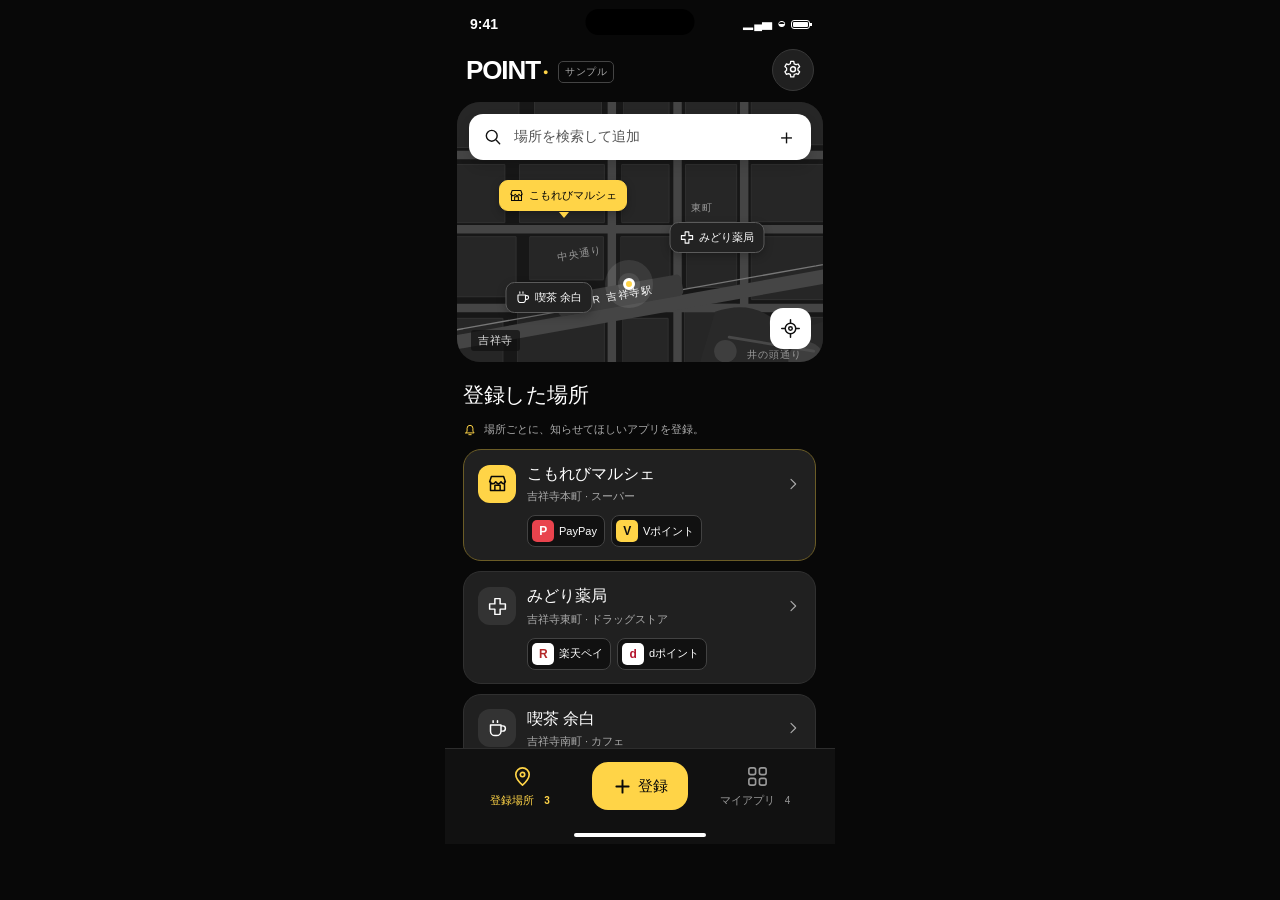
==== docs/design/point-home/index.html @ dd519982 "chore: save home prototype and Orchestra development progress" ====
<!doctype html>
<html lang="ja">
<head>
  <meta charset="utf-8">
  <meta name="viewport" content="width=device-width, initial-scale=1">
  <meta name="theme-color" content="#080808">
  <title>POINT</title>
  <link rel="stylesheet" href="style.css">
  <script src="app.js" defer></script>
</head>
<body>
  <svg class="symbol-library" xmlns="http://www.w3.org/2000/svg" aria-hidden="true"><defs>
    <symbol id="i-pin" viewBox="0 0 24 24"><path d="M19 10c0 5-7 11-7 11S5 15 5 10a7 7 0 1 1 14 0Z"/><circle cx="12" cy="10" r="2.3"/></symbol>
    <symbol id="i-plus" viewBox="0 0 24 24"><path d="M12 5v14M5 12h14"/></symbol>
    <symbol id="i-search" viewBox="0 0 24 24"><circle cx="10.5" cy="10.5" r="6.5"/><path d="m16 16 4 4"/></symbol>
    <symbol id="i-arrow" viewBox="0 0 24 24"><path d="m9 5 7 7-7 7"/></symbol>
    <symbol id="i-close" viewBox="0 0 24 24"><path d="m6 6 12 12M6 18 18 6"/></symbol>
    <symbol id="i-bell" viewBox="0 0 24 24"><path d="M5 17h14l-2-3V9a5 5 0 0 0-10 0v5l-2 3Zm5 3h4"/></symbol>
    <symbol id="i-locate" viewBox="0 0 24 24"><circle cx="12" cy="12" r="6"/><circle cx="12" cy="12" r="2"/><path d="M12 2v4m0 12v4M2 12h4m12 0h4"/></symbol>
    <symbol id="i-settings" viewBox="0 0 24 24"><path d="m9 3-.5 3-2.6 1-2.5-.8-2 3.5 2.2 2v2.7l-2.2 2 2 3.4 2.6-.9 2.5 1L9 23h4l.5-3 2.5-1 2.6.9 2-3.4-2.2-2v-2.7l2.2-2-2-3.5-2.5.9-2.6-1L13 3Z" transform="translate(1 -1) scale(.92)"/><circle cx="12" cy="11" r="3"/></symbol>
    <symbol id="i-check" viewBox="0 0 24 24"><path d="m5 12 4 4L19 6"/></symbol>
    <symbol id="i-store" viewBox="0 0 24 24"><path d="M4 10v10h16V10M3 10l2-6h14l2 6c-1 3-3 3-5 0-2 3-4 3-6 0-2 3-4 3-7 0ZM9 20v-6h6v6"/></symbol>
    <symbol id="i-coffee" viewBox="0 0 24 24"><path d="M4 8h12v7a5 5 0 0 1-5 5H9a5 5 0 0 1-5-5V8Zm12 1h2a3 3 0 0 1 0 6h-2M7 3v2m5-2v2"/></symbol>
    <symbol id="i-cross" viewBox="0 0 24 24"><path d="M9 3h6v6h6v6h-6v6H9v-6H3V9h6Z"/></symbol>
    <symbol id="i-grid" viewBox="0 0 24 24"><rect x="3" y="3" width="7" height="7" rx="2"/><rect x="14" y="3" width="7" height="7" rx="2"/><rect x="3" y="14" width="7" height="7" rx="2"/><rect x="14" y="14" width="7" height="7" rx="2"/></symbol>
  </defs></svg>

  <main class="showcase">
    <section class="device-stage" aria-label="POINT ホーム">
      <div class="phone" id="phone">
        <div class="status-bar" aria-hidden="true"><b>9:41</b><span class="island"></span><span class="status-icons">▂▄▆ <span>◒</span><i></i></span></div>
        <div class="app-header"><div><span class="app-wordmark">POINT<span>●</span></span><span class="sample-label">サンプル</span></div><button class="icon-button" id="settings" aria-label="設定"><svg><use href="#i-settings"/></svg></button></div>
        <section class="map-area" aria-label="吉祥寺周辺のサンプル地図">
          <svg class="map-art" viewBox="0 0 390 300" preserveAspectRatio="xMidYMid slice" aria-hidden="true">
            <rect width="390" height="300" fill="#171717"/>
            <g fill="#262626" stroke="#333333" stroke-width="1"><path d="M-10 5h76v55H-10Zm93 0h71v55H83Zm95 0h48v53h-48Zm66 0h54v52h-54Zm70 0h87v52h-87ZM-5 78h56v62H-5Zm72 0h90v62H67Zm109 0h50v62h-50Zm68 0h54v61h-54Zm70 0h85v61h-85ZM-5 155h68v64H-5Zm83 0h78v46H78Zm97 0h52v65h-52Zm70 0h53v54h-53Zm69 0h83v67h-83ZM-10 242h59v68h-59Zm75-10h92v75H65Zm112 10h48v63h-48Zm66-15h55v78h-55Zm72 14h87v70h-87Z"/></g>
            <g stroke="#454545" fill="none" stroke-width="9"><path d="M-10 68h420M-10 147h420M-10 231h420M165-10v320M235-10v320M306-10v320"/><path d="M-15 270 405 195" stroke-width="15"/><path d="M-5 255 400 183" stroke="#777777" stroke-width="1.5"/></g>
            <path d="M275 235q35-12 60 6t65 1v60H255Z" fill="#292929"/><path d="m290 262 90 15" stroke="#484848" stroke-width="3"/><g fill="#535353" opacity=".5"><circle cx="286" cy="277" r="12"/><circle cx="347" cy="247" r="14"/><circle cx="372" cy="286" r="19"/></g>
            <g fill="#999999" font-size="11" font-family="sans-serif" letter-spacing="1"><text x="18" y="56">吉祥寺本町</text><text x="249" y="128">東町</text><text x="309" y="284">井の頭通り</text><text x="108" y="181" transform="rotate(-10 108 181)">中央通り</text></g>
            <g transform="translate(105 218) rotate(-10)"><rect width="135" height="23" rx="5" fill="#3b3b3b"/><text x="67" y="15" text-anchor="middle" fill="#ffffff" font-size="12" font-family="sans-serif" letter-spacing="2">JR 吉祥寺駅</text></g>
          </svg>
          <button class="map-search" id="search"><svg><use href="#i-search"/></svg><span>場所を検索して追加</span><kbd>＋</kbd></button>
          <div id="map-pins"></div>
          <div class="you-dot" id="you-dot" aria-label="サンプルの現在地"><span></span></div>
          <button class="locate-button" id="locate" aria-label="現在地のサンプル表示"><svg><use href="#i-locate"/></svg></button>
          <span class="map-caption">吉祥寺</span>
        </section>
        <section class="management-sheet" aria-label="場所とアプリの管理">
          <div class="sheet-title"><h2 id="section-title">登録した場所</h2></div>
          <div class="management-hint" id="management-hint"><svg><use href="#i-bell"/></svg><span>場所ごとに、知らせてほしいアプリを登録。</span></div>
          <div id="list-panel" class="list-panel" role="tabpanel" aria-labelledby="places-tab" tabindex="0"></div>
        </section>
        <nav class="bottom-nav" aria-label="メインメニュー">
          <div class="bottom-tabs" role="tablist" aria-label="管理する項目">
            <button role="tab" id="places-tab" aria-controls="list-panel" aria-selected="true" data-tab="places"><svg aria-hidden="true"><use href="#i-pin"/></svg><span>登録場所 <span class="nav-count" id="place-count">3</span></span></button>
            <button role="tab" id="apps-tab" aria-controls="list-panel" aria-selected="false" tabindex="-1" data-tab="apps"><svg aria-hidden="true"><use href="#i-grid"/></svg><span>マイアプリ <span class="nav-count" id="app-count">4</span></span></button>
          </div>
          <button class="register-button" id="add" aria-label="場所を登録"><svg aria-hidden="true"><use href="#i-plus"/></svg><span>登録</span></button>
        </nav>
        <div class="home-indicator" aria-hidden="true"></div>
        <div class="toast" id="toast" role="status" aria-live="polite"></div>
      </div>
    </section>
  </main>
  <dialog id="dialog" aria-labelledby="dialog-title"><div class="dialog-top"><span class="dialog-brand">point<span>●</span></span><button class="icon-button" id="close-dialog" aria-label="閉じる"><svg><use href="#i-close"/></svg></button></div><div id="dialog-content"></div></dialog>
</body>
</html>
---- docs/design/point-home/style.css ----
/* System fonts keep the prototype fully local. */
:root{color-scheme:dark;--bg:#151a17;--panel:#202722;--card:#2a322b;--line:#354036;--text:#f3f5e9;--muted:#a7b2a5;--yellow:#f2da79;--mint:#b5e1b8;--ink:#19211b;font-family:-apple-system,BlinkMacSystemFont,"Hiragino Kaku Gothic ProN","Yu Gothic",Meiryo,sans-serif;font-synthesis:none}
*{box-sizing:border-box}body{margin:0;background:#151a17;color:var(--text)}button,input{font:inherit}button,a,input{-webkit-tap-highlight-color:transparent}button{cursor:pointer;color:inherit}button:disabled{cursor:not-allowed;opacity:.45}button:focus-visible,a:focus-visible,input:focus-visible,[tabindex]:focus-visible{outline:3px solid var(--yellow);outline-offset:3px}button{border:0}svg{width:22px;height:22px;fill:none;stroke:currentColor;stroke-width:1.7;stroke-linecap:round;stroke-linejoin:round;flex-shrink:0}.symbol-library{position:absolute;width:0;height:0;overflow:hidden}a{color:inherit;text-decoration:none}h1,h2,h3,p{margin:0}button{touch-action:manipulation}.showcase-header{max-width:1460px;margin:auto;padding:32px 54px;display:flex;align-items:center;justify-content:space-between}.brand{display:flex;align-items:center;font-size:22px;letter-spacing:2px;font-weight:750;gap:10px}.brand-period{color:var(--yellow);margin-left:-8px}.brand-mark{position:relative;display:grid;place-items:center;width:34px;height:34px;background:var(--yellow);color:var(--ink);border-radius:50% 50% 50% 12%;font-size:28px;font-weight:900;line-height:1;letter-spacing:-2px;padding-bottom:5px}.brand-mark span{width:5px;height:5px;background:var(--bg);position:absolute;right:6px;bottom:7px;border-radius:50%}.edition{font-size:10px;letter-spacing:2px;color:#919e8d;display:flex;gap:25px}.edition span{color:var(--text)}.showcase{max-width:1350px;margin:auto;display:grid;grid-template-columns:minmax(330px,1.2fr) 422px minmax(175px,.7fr);gap:44px;align-items:center;padding:18px 40px 32px}.story{padding-bottom:38px}.eyebrow{display:flex;align-items:center;gap:8px;font-size:9px;letter-spacing:1.7px;color:var(--mint);margin-bottom:25px}.eyebrow span{height:6px;width:6px;border-radius:50%;background:var(--mint)}h1{font-size:clamp(29px,3vw,42px);line-height:1.7;letter-spacing:-1.6px;font-weight:650;white-space:nowrap}h1 span{display:inline-block;color:var(--yellow);position:relative}h1 span:after{content:"";position:absolute;height:7px;border-top:1px solid var(--yellow);bottom:0;left:0;right:-5px;border-radius:50%;transform:rotate(-4deg)}.story-copy{font-size:13px;line-height:2.2;color:var(--muted);margin-top:26px;letter-spacing:.4px}.story-flow{margin-top:35px;display:flex;align-items:center;gap:8px;font-size:9px;flex-wrap:wrap;color:#c8d0c0}.story-flow b{color:var(--yellow);font-weight:400}.preview-controls{margin-top:65px}.preview-controls p{font-size:9px;letter-spacing:1.7px;color:#b5bfae;margin-bottom:13px}.preview-controls p span{font-size:9px;letter-spacing:0;color:#919e8d;margin-left:14px}.preview-controls>div{display:flex;gap:6px;flex-wrap:wrap}.preview-controls button{background:#242c25;border:1px solid #3a4439;padding:10px 12px;min-height:42px;border-radius:8px;font-size:11px;color:#b4bfaf}.preview-controls button.active{background:#dfe7d0;color:#1c271e;border-color:#dfe7d0}.preview-controls small{display:block;color:#87937f;font-size:9px;line-height:1.8;margin-top:10px}.prototype-note{font-size:10px;line-height:1.9;color:#9aa68f;margin-top:22px;max-width:315px}.device-stage{position:relative}.device-glow{position:absolute;width:590px;height:750px;left:-100px;top:0;background:radial-gradient(ellipse,#4b553e38,transparent 65%);pointer-events:none}.phone{position:relative;isolation:isolate;width:390px;height:824px;margin:0 auto;background:var(--bg);border:8px solid #080c0a;border-radius:49px;overflow:hidden;box-shadow:0 0 0 1px #50584b,0 0 0 3px #22291f,0 28px 70px #0008;display:flex;flex-direction:column}.status-bar{height:44px;min-height:44px;display:flex;align-items:center;justify-content:space-between;padding:5px 24px 0;font-size:12px;position:relative;background:#1b241e}.island{position:absolute;left:50%;top:9px;width:109px;height:26px;border-radius:20px;background:#070a08;transform:translateX(-50%)}.status-icons{display:flex;gap:5px;align-items:center;font-size:10px}.status-icons span{font-size:15px}.status-icons i{width:19px;height:9px;border:1px solid #d4dfcc;border-radius:3px;position:relative}.status-icons i:before{content:"";position:absolute;inset:1px;background:#d4dfcc;border-radius:1px}.status-icons i:after{content:"";position:absolute;right:-3px;top:2px;width:2px;height:3px;background:#d4dfcc}.app-header{height:58px;min-height:58px;background:#1b241e;display:flex;align-items:center;justify-content:space-between;padding:0 20px 6px}.app-header>div{display:flex;gap:11px;align-items:center}.app-wordmark,.dialog-brand{font-size:29px;font-weight:800;letter-spacing:-1.7px}.app-wordmark>span,.dialog-brand>span{font-size:9px;color:var(--yellow);margin-left:3px;vertical-align:middle}.sample-label{font-size:8px;border:1px solid #586149;color:#bec9ac;padding:3px 6px;border-radius:5px;margin-top:4px;letter-spacing:.5px}.icon-button{height:42px;width:42px;display:grid;place-items:center;border:1px solid #414b3c;border-radius:50%;background:#293227}.icon-button svg{width:19px;height:19px}.map-area{height:256px;min-height:256px;position:relative;overflow:hidden;background:#253128}.map-art{width:100%;height:100%;stroke:none}.map-search{position:absolute;top:9px;left:18px;right:18px;min-height:44px;display:flex;align-items:center;gap:11px;padding:0 14px;background:#141d16ed;border:1px solid #526046;border-radius:13px;box-shadow:0 6px 12px #0002;font-size:11px;color:#c3cdb9}.map-search svg{height:17px;width:17px;color:var(--yellow)}.map-search kbd{margin-left:auto;font-size:16px;font-family:inherit;font-weight:400;color:var(--yellow)}.map-pin{position:absolute;display:flex;align-items:center;justify-content:center;gap:5px;min-width:44px;min-height:44px;background:none;transform:translate(-50%,-50%);z-index:1;padding:2px}.map-pin-inner{display:flex;align-items:center;gap:5px;white-space:nowrap;border:1px solid #6a7b55;background:#202c21;box-shadow:0 3px 8px #0004;border-radius:8px;padding:6px 8px;color:#e4eadc;font-size:9px}.map-pin svg{width:14px;height:14px;color:var(--mint)}.map-pin.selected .map-pin-inner{background:var(--yellow);border-color:var(--yellow);color:var(--ink);transform:translateY(-3px)}.map-pin.selected svg{color:var(--ink)}.map-pin.selected:after{content:"";position:absolute;bottom:2px;left:calc(50% - 4px);border-left:5px solid transparent;border-right:5px solid transparent;border-top:6px solid var(--yellow)}.you-dot{position:absolute;left:47%;top:70%;width:48px;height:48px;border-radius:50%;background:#acd3ac20;display:grid;place-items:center;transform:translate(-50%,-50%)}.you-dot span{height:12px;width:12px;border-radius:50%;background:#ccebc1;border:3px solid white;box-shadow:0 0 0 5px #bbdfad25}.locate-button{position:absolute;right:17px;bottom:25px;width:38px;height:38px;border-radius:12px;background:#18211b;border:1px solid #526046;display:grid;place-items:center;color:var(--mint)}.locate-button svg{width:19px;height:19px}.map-caption{position:absolute;bottom:9px;left:19px;font-size:7px;letter-spacing:.5px;color:#bdc8b4;background:#1d281fd9;padding:3px 5px;border-radius:3px}.management-sheet{position:relative;z-index:2;display:flex;flex-direction:column;min-height:0;flex:1;background:#1b221d;border-radius:27px 27px 0 0;margin-top:-7px;padding:0 19px;box-shadow:0 -8px 22px #0002}.sheet-handle{height:3px;min-height:3px;width:31px;background:#56634d;border-radius:5px;margin:9px auto 16px}.sheet-title{display:flex;align-items:center;justify-content:space-between;margin-bottom:17px}.mini-label{font-size:8px;letter-spacing:2px;color:#a5b293;margin-bottom:5px}.sheet-title h2{font-size:19px;letter-spacing:-.8px;font-weight:600}.add-button{width:43px;height:43px;background:var(--yellow);color:var(--ink);border-radius:14px;display:grid;place-items:center;box-shadow:0 4px 14px #f2da7910}.add-button svg{height:21px;width:21px}.segments{background:#121914;border:1px solid #303a2e;border-radius:12px;display:flex;padding:4px;gap:4px;flex-shrink:0}.segments button{width:50%;padding:9px 3px;min-height:40px;border-radius:8px;background:none;display:flex;align-items:center;justify-content:center;gap:7px;font-size:11px;color:#9da993}.segments button[aria-selected=true]{background:#dce4ce;color:#253021;box-shadow:0 2px 5px #0003;font-weight:650}.segments span{font-size:9px;min-width:17px;min-height:17px;border-radius:5px;background:#384230;color:#c3cbb9;display:grid;place-items:center}.segments button[aria-selected=true] span{background:#c6d0b5;color:#37432a}.management-hint{display:flex;align-items:center;gap:6px;min-height:38px;flex-shrink:0;color:#a4b199;font-size:8px;line-height:1.6}.management-hint svg{height:12px;width:12px;color:var(--mint)}.management-hint.denied{color:var(--yellow)}.list-panel{min-height:0;overflow:auto;overscroll-behavior:contain;scrollbar-width:thin;scrollbar-color:#506147 transparent;padding-right:2px;flex:1}.place-card{display:block;width:100%;text-align:left;background:#272f27;border:1px solid #374231;border-radius:14px;padding:13px;margin-bottom:9px;transition:background .2s,border-color .2s}.place-card.selected{border-color:#827d43;background:#2d3327}.place-heading{display:flex;align-items:center;gap:10px}.place-icon{width:33px;height:33px;border-radius:10px;background:#414d36;color:#dce8c7;display:grid;place-items:center;flex-shrink:0}.place-icon svg{width:18px;height:18px}.place-card.selected .place-icon{background:#f2da79;color:#29311d}.place-heading-text{min-width:0;flex:1}.place-heading h3{font-size:12px;line-height:1.5;font-weight:650;overflow-wrap:anywhere}.place-heading p{font-size:8px;color:#a4b199;margin-top:3px}.row-chevron{width:13px;height:13px;color:#a7b495}.linked-apps{display:flex;flex-wrap:wrap;gap:5px;margin-top:10px;padding-left:43px}.app-chip{display:inline-flex;align-items:center;gap:4px;background:#1c241c;border:1px solid #3b4835;border-radius:6px;font-size:8px;color:#d5ddcb;min-height:25px;padding:3px 6px 3px 3px}.app-logo{display:inline-grid;place-items:center;width:21px;height:21px;border-radius:5px;background:#ecefe5;color:#111;font-size:11px;font-weight:800;flex-shrink:0;letter-spacing:-.5px}.app-logo.paypay{background:#e9434d;color:white}.app-logo.rakuten{background:#fbf5e8;color:#b32828}.app-logo.vpoint{background:#f4d442;color:#162930}.app-logo.dpoint{background:#faf8ef;color:#b4152d}.app-logo.suica{background:#a4cf75;color:#143b29}.app-logo.waon{background:#65b5cf;color:#173b55;font-size:8px}.app-row{display:flex;align-items:center;gap:12px;background:#272f27;border:1px solid #374231;border-radius:13px;margin-bottom:8px;padding:13px;width:100%;text-align:left}.app-row .app-logo{width:37px;height:37px;border-radius:10px;font-size:19px}.app-row .app-logo.waon{font-size:12px}.app-row>span:nth-child(2){flex:1}.app-row strong{font-size:12px;display:block}.app-row small{font-size:9px;color:#b1bda6;display:block;margin-top:4px}.sheet-footer{display:flex;align-items:center;gap:6px;padding:12px 1px 8px;font-size:7px;color:#99a88e;flex-shrink:0}.tiny-dot{width:4px;height:4px;border-radius:50%;background:var(--mint)}.footer-line{height:1px;background:#3a4634;flex:1;margin-left:9px}.home-indicator{height:19px;min-height:19px;background:#1b221d;position:relative}.home-indicator:after{content:"";position:absolute;bottom:6px;left:33%;width:34%;height:4px;border-radius:3px;background:#d6dfca}.device-caption{margin-top:22px;display:flex;align-items:center;gap:12px;justify-content:center;color:#87947d;font-size:8px;letter-spacing:1.2px}.caption-line{height:1px;background:#3c4735;width:27px}.note-number{color:var(--yellow);font-size:12px;letter-spacing:1px;margin-bottom:20px}.note-number span{font-size:9px;color:#a4b192;margin-left:14px;letter-spacing:1.6px}.design-notes h2{font-size:27px;line-height:1.65;letter-spacing:1px;font-weight:500}.design-notes>p{font-size:11px;line-height:2.1;color:#a5b39a;margin-top:15px}.connection-card{margin-top:27px;display:flex;align-items:center;gap:7px}.connection-icon{height:43px;width:43px;border:1px solid #566045;border-radius:13px;background:#333b2b;display:grid;place-items:center;color:var(--yellow)}.connection-dots{color:#8a9b7a;letter-spacing:3px}.connection-app{display:grid;place-items:center;height:34px;width:29px;border-radius:9px;font-size:17px;font-weight:700;color:#28301c;background:var(--yellow);transform:rotate(-8deg)}.connection-app.mint{background:var(--mint);transform:rotate(8deg)}.note-rule{width:38px;height:1px;background:#6b775c;margin:31px 0 22px}.design-notes .small-note{font-size:10px;line-height:2}.palette{display:flex;gap:7px;margin-top:35px}.palette span{width:19px;height:19px;border-radius:50%;background:#2b3428;border:1px solid #526044}.palette span:nth-child(2){background:var(--yellow);border-color:var(--yellow)}.palette span:nth-child(3){background:var(--mint);border-color:var(--mint)}.palette span:nth-child(4){background:#e1e7d4;border-color:#e1e7d4}.design-notes>small{display:block;font-size:7px;letter-spacing:.8px;color:#a8b196;margin-top:11px}.showcase-footer{max-width:1460px;margin:auto;padding:17px 54px 27px;display:flex;justify-content:space-between;color:#849079;font-size:8px;letter-spacing:1.5px}.toast{position:absolute;left:16px;right:16px;bottom:28px;z-index:10;background:#e4ecd9;color:#27311e;border-radius:12px;padding:13px 15px;font-size:11px;line-height:1.6;box-shadow:0 8px 30px #0008;visibility:hidden;opacity:0;transform:translateY(10px);transition:.2s;pointer-events:none}.toast.show{visibility:visible;opacity:1;transform:translateY(0)}.empty-state{text-align:center;padding:22px 12px}.empty-icon{width:49px;height:49px;display:grid;place-items:center;background:#35412c;color:var(--yellow);border-radius:15px;margin:0 auto 14px}.empty-state h3{font-size:15px;margin-bottom:8px}.empty-state p{font-size:10px;line-height:1.9;color:#b3c0a7;margin-bottom:17px}.empty-state .primary{min-height:42px;font-size:11px}.no-links{font-size:9px;color:var(--yellow)}
dialog{width:min(390px,calc(100vw - 24px));max-height:calc(100dvh - 40px);padding:19px 22px 24px;background:#202821;color:var(--text);border:1px solid #58644b;border-radius:28px;box-shadow:0 35px 130px #000a;overflow:auto}dialog::backdrop{background:#060a08bd;backdrop-filter:blur(7px)}.dialog-top{display:flex;justify-content:space-between;align-items:center;margin-bottom:17px}.dialog-brand{font-size:23px}.dialog-top .icon-button{height:36px;width:36px}.dialog-top .icon-button svg{height:17px}.dialog-eyebrow{font-size:9px;color:var(--yellow);letter-spacing:1.6px;margin-bottom:8px}dialog h2{font-size:21px;line-height:1.5;font-weight:600;margin-bottom:10px}dialog .description{font-size:11px;line-height:1.9;color:#bcc7b1;margin-bottom:20px}.field-label{display:block;font-size:11px;color:#e3e9d8;margin:16px 0 7px}input[type=text],input[type=search]{width:100%;background:#141d16;border:1px solid #556347;color:#f1f5e8;border-radius:10px;min-height:47px;padding:12px;font-size:13px}input::placeholder{color:#8e9e82}.choice-list{display:grid;gap:8px;margin:15px 0}.choice{display:flex;align-items:center;gap:11px;border:1px solid #43503a;background:#293328;padding:12px;border-radius:12px;min-height:62px;cursor:pointer;text-align:left;width:100%}.choice>span:nth-child(2){flex:1}.choice strong{font-size:12px;display:block}.choice small{font-size:9px;color:#b4c2a7;display:block;margin-top:4px;line-height:1.5}.choice .app-logo{height:34px;width:34px;font-size:16px}.choice .app-logo.waon{font-size:10px}.choice input{accent-color:var(--mint);height:18px;width:18px;flex-shrink:0}.choice:has(input:checked){border-color:var(--mint);background:#344331}.choice.registered{opacity:.65}.dialog-actions{display:flex;gap:8px;margin-top:20px}.primary,.secondary,.danger{min-height:47px;padding:12px 16px;font-size:12px;font-weight:650;border-radius:11px;display:inline-flex;align-items:center;justify-content:center;gap:8px;text-align:center}.primary{background:var(--mint);color:#213020}.secondary{background:#313d2d;color:#e3ebd6;border:1px solid #516044}.danger{background:#492f29;color:#f6c5b7;border:1px solid #785044}.dialog-actions>*{flex:1}.full-width{width:100%}.text-button{background:transparent;color:var(--yellow);font-size:11px;padding:11px 0;min-height:44px;text-decoration:underline;text-underline-offset:4px}.delete-link{color:#efb7a7;margin-top:7px}.confirmation-card{border:1px solid #657049;background:#2b3527;border-radius:15px;padding:18px;margin:18px 0}.confirmation-card h3{font-size:15px;margin-bottom:5px}.confirmation-card p{font-size:10px;color:#b7c5a8;line-height:1.8}.confirmation-card .linked-apps{padding:0;margin-top:14px}.dialog-note{font-size:10px;line-height:1.8;color:#a7b99a;margin-top:15px}.form-error{color:#f6c5b7;font-size:11px;line-height:1.7;margin-top:10px}.settings-row{padding:14px 0;border-bottom:1px solid #3d4935;display:flex;gap:15px;justify-content:space-between;align-items:center;font-size:12px}.settings-row small{display:block;color:#aaba9b;font-size:10px;margin-top:5px;line-height:1.6}.state-pill{font-size:9px;white-space:nowrap;background:#354930;color:#cae5bd;border-radius:7px;padding:6px}.state-pill.off{background:#54472b;color:#f2da79}.mini-map{height:120px;background:repeating-linear-gradient(0deg,transparent 0 32px,#54644b 33px 37px),repeating-linear-gradient(90deg,#293627 0 49px,#54644b 50px 54px);border-radius:12px;position:relative;border:1px solid #5f714f;width:100%;color:var(--yellow);display:grid;place-items:center;margin:12px 0}.mini-map svg{width:32px;height:32px;filter:drop-shadow(0 3px 2px #0008)}.mini-map span{position:absolute;bottom:8px;background:#182417;padding:4px 8px;font-size:9px;border-radius:5px}.visually-hidden{position:absolute;width:1px;height:1px;overflow:hidden;clip:rect(0,0,0,0);white-space:nowrap}.dialog-toast{font-size:11px;color:var(--yellow);line-height:1.6;margin-top:13px}
@media(min-width:1500px){.showcase{gap:65px;max-width:1420px;grid-template-columns:1.3fr 422px .8fr}.story h1{font-size:46px}.story-copy{font-size:14px}}
@media(max-width:1150px){.showcase{grid-template-columns:minmax(270px,1fr) 410px;max-width:940px;gap:35px}.design-notes{display:none}.showcase-header{padding:25px 35px}.showcase-footer{padding-left:35px;padding-right:35px}h1{font-size:33px}}
@media(max-width:760px){.showcase-header{padding:20px 24px}.edition{font-size:8px;gap:12px}.showcase{display:flex;flex-direction:column;padding:12px 20px 28px;gap:30px}.story{text-align:center;padding:0;max-width:500px}.eyebrow{justify-content:center;margin-bottom:14px}.story h1{font-size:28px;line-height:1.55}.story-copy,.story-flow{display:none}.preview-controls{margin-top:22px}.preview-controls>div{justify-content:center}.preview-controls small{display:none}.prototype-note{max-width:380px;margin:13px auto 0;font-size:9px}.device-glow{width:100%;left:0}.showcase-footer{font-size:6px;padding:10px 24px 20px}.phone{height:824px}.device-stage{width:100%}}
@media(max-width:440px){.showcase-header{padding:17px 20px}.brand{font-size:18px}.brand-mark{height:29px;width:29px;font-size:23px}.edition{font-size:7px}.edition span{display:none}.showcase{padding:0;gap:20px}.story{padding:0 20px}.story .eyebrow,.story h1{display:none}.preview-controls{margin-top:0}.preview-controls p{margin-bottom:8px}.preview-controls button{min-height:38px;padding:8px 12px;font-size:10px}.prototype-note{font-size:8px;line-height:1.6;margin-top:10px}.phone{width:100%;height:calc(100svh - 12px);min-height:680px;max-height:880px;border:0;border-radius:26px 26px 0 0;box-shadow:none}.device-stage{width:100%}.device-caption,.showcase-footer{display:none}.map-area{height:31%;min-height:214px}.status-bar{height:39px;min-height:39px}.island{height:24px;top:6px}.app-header{height:57px;min-height:57px}.management-sheet{padding:0 18px}.sheet-title h2{font-size:19px}.sheet-handle{margin-bottom:14px}.segments button{font-size:12px}.place-heading h3{font-size:13px}.place-heading p{font-size:9px}.app-chip{font-size:9px}.management-hint{font-size:9px}.sheet-footer{font-size:8px}.phone .toast{bottom:24px}dialog{width:calc(100vw - 24px);max-height:calc(100dvh - 24px)}}
.you-dot[hidden]{display:none}
/* App-only presentation: neutral black, white and yellow. */
:root{--bg:#080808;--panel:#111;--card:#202020;--line:#383838;--text:#fff;--muted:#aaa;--yellow:#ffd447;--mint:#ffd447;--ink:#080808}
body{background:#080808;color:#fff}
.showcase-header,.story,.design-notes,.showcase-footer,.device-caption,.device-glow,.sheet-footer{display:none!important}
.showcase{display:flex;justify-content:center;align-items:flex-start;gap:0;max-width:none;padding:0;margin:0;min-height:100svh}
.device-stage{width:390px;max-width:100%;padding:0;margin:0}
.phone{width:100%;height:844px;min-height:640px;max-height:100svh;margin:0;border:0;border-radius:0;box-shadow:none;background:#080808}
.status-bar{height:43px;min-height:43px;padding:5px 25px 0;font-size:14px;background:#080808}
.island{background:#000}.status-icons{font-size:11px}.status-icons i{border-color:#fff}.status-icons i:before,.status-icons i:after{background:#fff}
.app-header{height:59px;min-height:59px;padding:0 21px 5px;background:#080808}
.app-wordmark{font-size:26px;font-weight:850;letter-spacing:-1.1px}.sample-label{font-size:10px;border-color:#444;color:#aaa;padding:3px 6px}
.icon-button{background:#202020;border-color:#383838}.icon-button svg{width:20px;height:20px}
.map-area{height:260px;min-height:220px;flex-shrink:1;margin:0 12px;border-radius:23px;background:#171717}
.map-art{filter:grayscale(1)}.map-art text{font-size:11px}
.map-search{top:12px;left:12px;right:12px;min-height:46px;padding:0 14px;background:#fff;color:#555;border:0;border-radius:14px;font-size:14px}
.map-search svg{width:20px;height:20px;color:#111}.map-search kbd{font-size:21px;color:#111}
.map-pin-inner{background:#222;border-color:#5b5b5b;color:#fff;font-size:11px;padding:7px 9px;border-radius:9px;font-weight:600}
.map-pin svg{width:15px;height:15px;color:#fff}.map-pin.selected .map-pin-inner{background:#ffd447;border-color:#ffd447;color:#080808}.map-pin.selected svg{color:#080808}
.you-dot{background:#ffffff18}.you-dot span{background:#ffd447;border-color:#fff;box-shadow:0 0 0 5px #ffffff18}
.locate-button{right:12px;bottom:13px;width:41px;height:41px;border-radius:13px;background:#fff;border:0;color:#111}.locate-button svg{width:21px;height:21px}
.map-caption{bottom:11px;left:14px;font-size:11px;color:#ddd;background:#111b;padding:3px 7px}
.management-sheet{background:#080808;border-radius:0;margin-top:0;padding:17px 18px 0;box-shadow:none}
.sheet-title{margin-bottom:13px}.sheet-title h2{font-size:21px;font-weight:700;letter-spacing:-.5px}
.add-button{min-width:80px;width:auto;height:40px;padding:0 13px;background:#ffd447;color:#080808;border-radius:13px;display:flex;gap:5px;align-items:center;justify-content:center;font-size:14px;font-weight:700;box-shadow:none}.add-button svg{width:19px;height:19px;stroke-width:2}
.segments{background:#202020;border:0;border-radius:13px;padding:4px}.segments button{font-size:13px;min-height:41px;border-radius:10px;color:#aaa;gap:8px}.segments button[aria-selected=true]{background:#fff;color:#080808;font-weight:700}.segments span{min-width:20px;min-height:20px;font-size:11px;background:#383838;color:#ddd}.segments button[aria-selected=true] span{background:#eee;color:#333}
.management-hint{min-height:39px;font-size:11px;color:#aaa;gap:7px}.management-hint svg{height:14px;width:14px;color:#ffd447}.management-hint.denied{color:#ffd447}
.list-panel{padding-right:1px;scrollbar-color:#444 transparent}.place-card{background:#202020;border-color:#303030;border-radius:18px;padding:13px 14px;margin-bottom:10px}.place-card.selected{background:#202020;border-color:#6b5c26}
.place-icon{width:38px;height:38px;border-radius:12px;background:#333;color:#fff}.place-icon svg{height:21px;width:21px}.place-card.selected .place-icon{background:#ffd447;color:#080808}.place-heading{gap:11px}.place-heading h3{font-size:16px;line-height:1.4}.place-heading p{font-size:11px;color:#aaa;margin-top:4px}.row-chevron{width:16px;height:16px;color:#aaa}
.linked-apps{padding-left:49px;gap:6px;margin-top:11px}.app-chip{background:#111;border-color:#424242;border-radius:8px;font-size:11px;color:#fff;min-height:30px;padding:4px 7px 4px 4px;gap:5px}
.app-logo{width:22px;height:22px;font-size:12px;background:#fff;color:#111}.app-logo.rakuten,.app-logo.dpoint{background:#fff}.app-logo.vpoint{background:#ffd447;color:#111}.app-logo.suica{background:#eee;color:#111;font-size:10px}.app-logo.waon{background:#fff;color:#111;font-size:9px}
.app-row{background:#202020;border-color:#333;border-radius:16px;padding:16px;margin-bottom:10px;gap:13px}.app-row .app-logo{width:42px;height:42px;border-radius:11px;font-size:21px}.app-row strong{font-size:16px}.app-row small{font-size:12px;color:#aaa;margin-top:5px}
.home-indicator{height:22px;min-height:22px;background:#080808}.home-indicator:after{background:#fff;bottom:7px}.toast{background:#fff;color:#111;font-size:13px;padding:14px;border-radius:13px}
.empty-state{padding:23px 10px}.empty-icon{width:53px;height:53px;background:#262626;color:#ffd447;margin-bottom:17px}.empty-state h3{font-size:17px}.empty-state p{font-size:13px;color:#bbb}.empty-state .primary{font-size:14px;min-height:46px}.no-links{font-size:12px;color:#ffd447}
dialog{background:#161616;color:#fff;border-color:#444;border-radius:25px;padding:20px 22px 25px}dialog::backdrop{background:#000b}.dialog-eyebrow{font-size:10px;color:#ffd447}dialog h2{font-size:22px}dialog .description{font-size:13px;color:#bbb}.field-label{font-size:13px;color:#fff}
input[type=text],input[type=search]{background:#080808;border-color:#555;color:#fff;font-size:15px;min-height:49px}input::placeholder{color:#888}
.choice{background:#242424;border-color:#414141;min-height:68px;padding:13px}.choice strong{font-size:15px}.choice small{font-size:11px;color:#bbb}.choice .app-logo{height:37px;width:37px;font-size:18px}.choice input{accent-color:#ffd447;width:20px;height:20px}.choice:has(input:checked){border-color:#ffd447;background:#292929}
.primary,.secondary,.danger{min-height:48px;font-size:14px;border-radius:12px}.primary{background:#ffd447;color:#080808}.secondary{background:#333;border-color:#555;color:#fff}.danger{background:#3c2424;border-color:#805252;color:#ffd2d2}.text-button{font-size:13px;color:#ffd447}.delete-link{color:#f0b6b6}.confirmation-card{background:#242424;border-color:#555}.confirmation-card h3{font-size:17px}.confirmation-card p{font-size:12px;color:#bbb}.dialog-note{font-size:12px;color:#aaa}.form-error{font-size:13px;color:#ffc7c7}
.settings-row{font-size:14px;border-color:#3d3d3d}.settings-row small{font-size:11px;color:#aaa}.state-pill{background:#333;color:#fff;font-size:10px}.state-pill.off{background:#333;color:#ffd447}.mini-map{background:repeating-linear-gradient(0deg,transparent 0 32px,#555 33px 37px),repeating-linear-gradient(90deg,#252525 0 49px,#555 50px 54px);border-color:#666;color:#ffd447}.mini-map span{background:#111;font-size:11px}.dialog-toast{font-size:13px;color:#ffd447}
dialog .preview-controls{display:flex;gap:6px;flex-wrap:wrap;margin-top:15px}dialog .preview-controls button{background:#303030;border-color:#555;color:#fff;font-size:12px}dialog .preview-controls button.active{background:#ffd447;color:#080808;border-color:#ffd447}
@media(max-width:440px){.device-stage{width:100%}.phone{height:100svh;max-height:none}.map-area{height:31svh;min-height:190px;max-height:280px}.management-sheet{padding-top:16px}}
@media(max-height:760px){.map-area{min-height:175px;height:27svh}.management-hint{min-height:33px}.place-card{padding:11px 12px}.sheet-title{margin-bottom:10px}.management-sheet{padding-top:12px}}
.management-sheet .sheet-title{margin-bottom:0;min-height:31px}
.list-panel{padding-bottom:12px;scroll-padding-bottom:12px}
.bottom-nav{position:relative;flex-shrink:0;min-height:74px;padding:8px 12px 4px;background:#111;border-top:1px solid #2d2d2d}
.bottom-tabs{display:grid;grid-template-columns:1fr 104px 1fr;align-items:center;min-height:60px}
.bottom-tabs button{display:flex;flex-direction:column;align-items:center;justify-content:center;gap:5px;min-height:60px;padding:5px 2px;border-radius:10px;background:transparent;color:#999;font-size:11px;line-height:1.4}
.bottom-tabs button:nth-child(2){grid-column:3}
.bottom-tabs button[aria-selected=true]{color:#ffd447;font-weight:650}
.bottom-tabs button>svg{width:23px;height:23px}
.nav-count{display:inline-block;min-width:15px;font-size:10px;margin-left:2px;color:inherit}
.register-button{position:absolute;top:13px;left:50%;transform:translateX(-50%);display:flex;align-items:center;justify-content:center;gap:5px;width:96px;min-height:48px;padding:10px;background:#ffd447;color:#080808;border-radius:16px;font-size:15px;font-weight:700}
.register-button svg{width:21px;height:21px;stroke-width:2.2}
.home-indicator{background:#111;height:max(22px,env(safe-area-inset-bottom));min-height:max(22px,env(safe-area-inset-bottom))}
.phone .toast{bottom:calc(98px + env(safe-area-inset-bottom))}
@media(prefers-reduced-motion:reduce){*,*:before,*:after{scroll-behavior:auto!important;transition:none!important}}
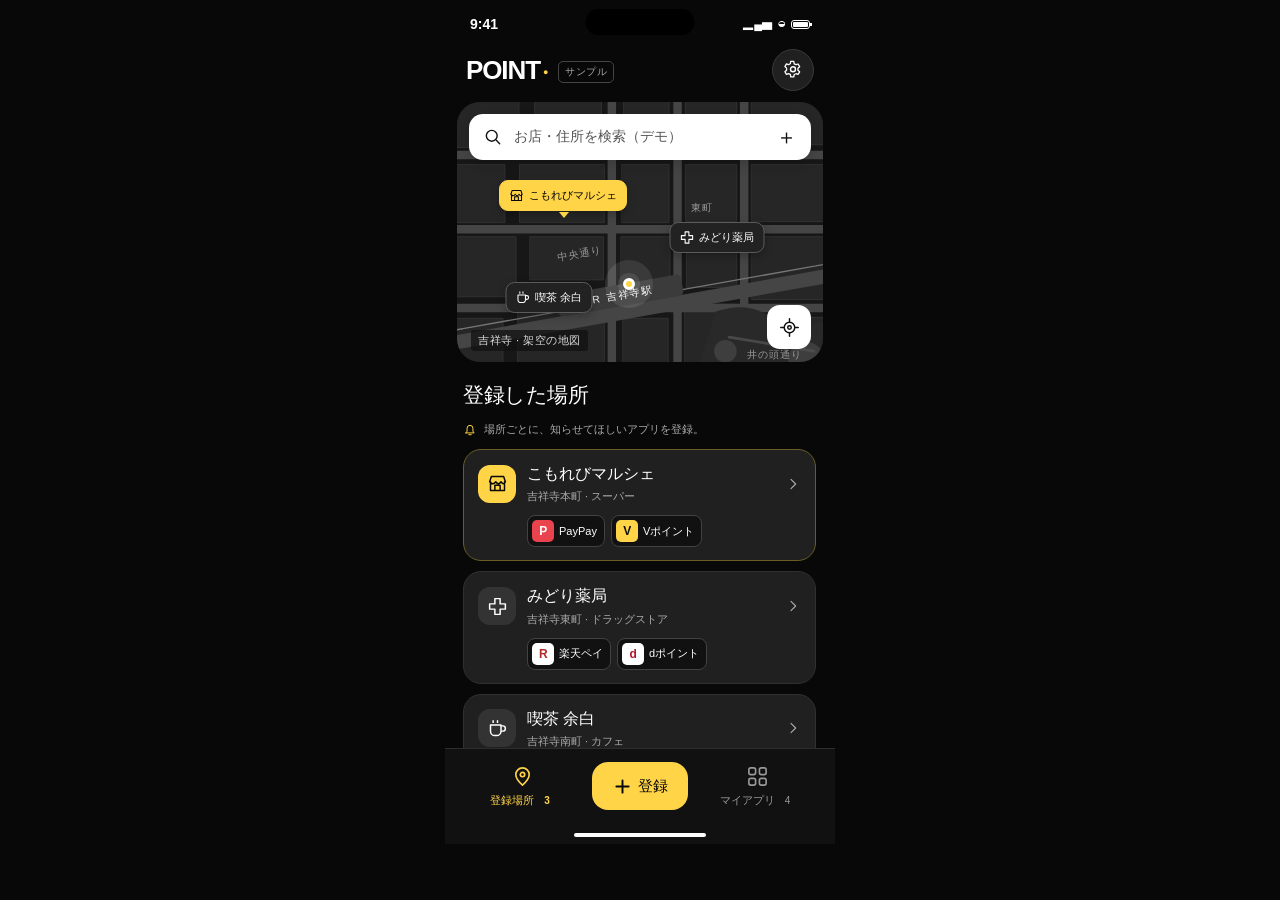
==== commit d9664872: "feat: integrate Geoapify maps and place registration" ====
--- a/docs/design/point-home/index.html
+++ b/docs/design/point-home/index.html
@@ -39,11 +39,11 @@
             <g fill="#999999" font-size="11" font-family="sans-serif" letter-spacing="1"><text x="18" y="56">吉祥寺本町</text><text x="249" y="128">東町</text><text x="309" y="284">井の頭通り</text><text x="108" y="181" transform="rotate(-10 108 181)">中央通り</text></g>
             <g transform="translate(105 218) rotate(-10)"><rect width="135" height="23" rx="5" fill="#3b3b3b"/><text x="67" y="15" text-anchor="middle" fill="#ffffff" font-size="12" font-family="sans-serif" letter-spacing="2">JR 吉祥寺駅</text></g>
           </svg>
-          <button class="map-search" id="search"><svg><use href="#i-search"/></svg><span>場所を検索して追加</span><kbd>＋</kbd></button>
+          <button class="map-search" id="search"><svg><use href="#i-search"/></svg><span>お店・住所を検索（デモ）</span><kbd>＋</kbd></button>
           <div id="map-pins"></div>
           <div class="you-dot" id="you-dot" aria-label="サンプルの現在地"><span></span></div>
           <button class="locate-button" id="locate" aria-label="現在地のサンプル表示"><svg><use href="#i-locate"/></svg></button>
-          <span class="map-caption">吉祥寺</span>
+          <span class="map-caption">吉祥寺 · 架空の地図</span>
         </section>
         <section class="management-sheet" aria-label="場所とアプリの管理">
           <div class="sheet-title"><h2 id="section-title">登録した場所</h2></div>
--- a/docs/design/point-home/style.css
+++ b/docs/design/point-home/style.css
@@ -62,3 +62,16 @@
 .home-indicator{background:#111;height:max(22px,env(safe-area-inset-bottom));min-height:max(22px,env(safe-area-inset-bottom))}
 .phone .toast{bottom:calc(98px + env(safe-area-inset-bottom))}
 @media(prefers-reduced-motion:reduce){*,*:before,*:after{scroll-behavior:auto!important;transition:none!important}}
+
+/* Registration states and accessible pin confirmation. */
+dialog select{width:100%;min-height:48px;background:#242424;color:#fff;border:1px solid #777;border-radius:10px;font:inherit;padding:10px}
+dialog summary{min-height:44px;padding:12px 0;cursor:pointer;color:#ffd447}
+#search-form .secondary{margin-top:8px}
+button:disabled{opacity:.5;cursor:not-allowed}
+dialog .choice>span:nth-child(2){min-width:0;overflow-wrap:anywhere}
+dialog .dialog-actions{flex-wrap:wrap}dialog .dialog-actions>*{flex:1 1 125px}
+dialog .description,dialog .dialog-note,dialog .choice small{font-size:14px}
+dialog input[type=text],dialog input[type=search]{font-size:16px}
+:focus-visible{outline:3px solid #ffd447;outline-offset:3px}
+#close-dialog,.locate-button{min-width:44px;min-height:44px}
+@media(max-height:640px){.phone{min-height:100svh}.map-area{min-height:135px;height:24svh}}
